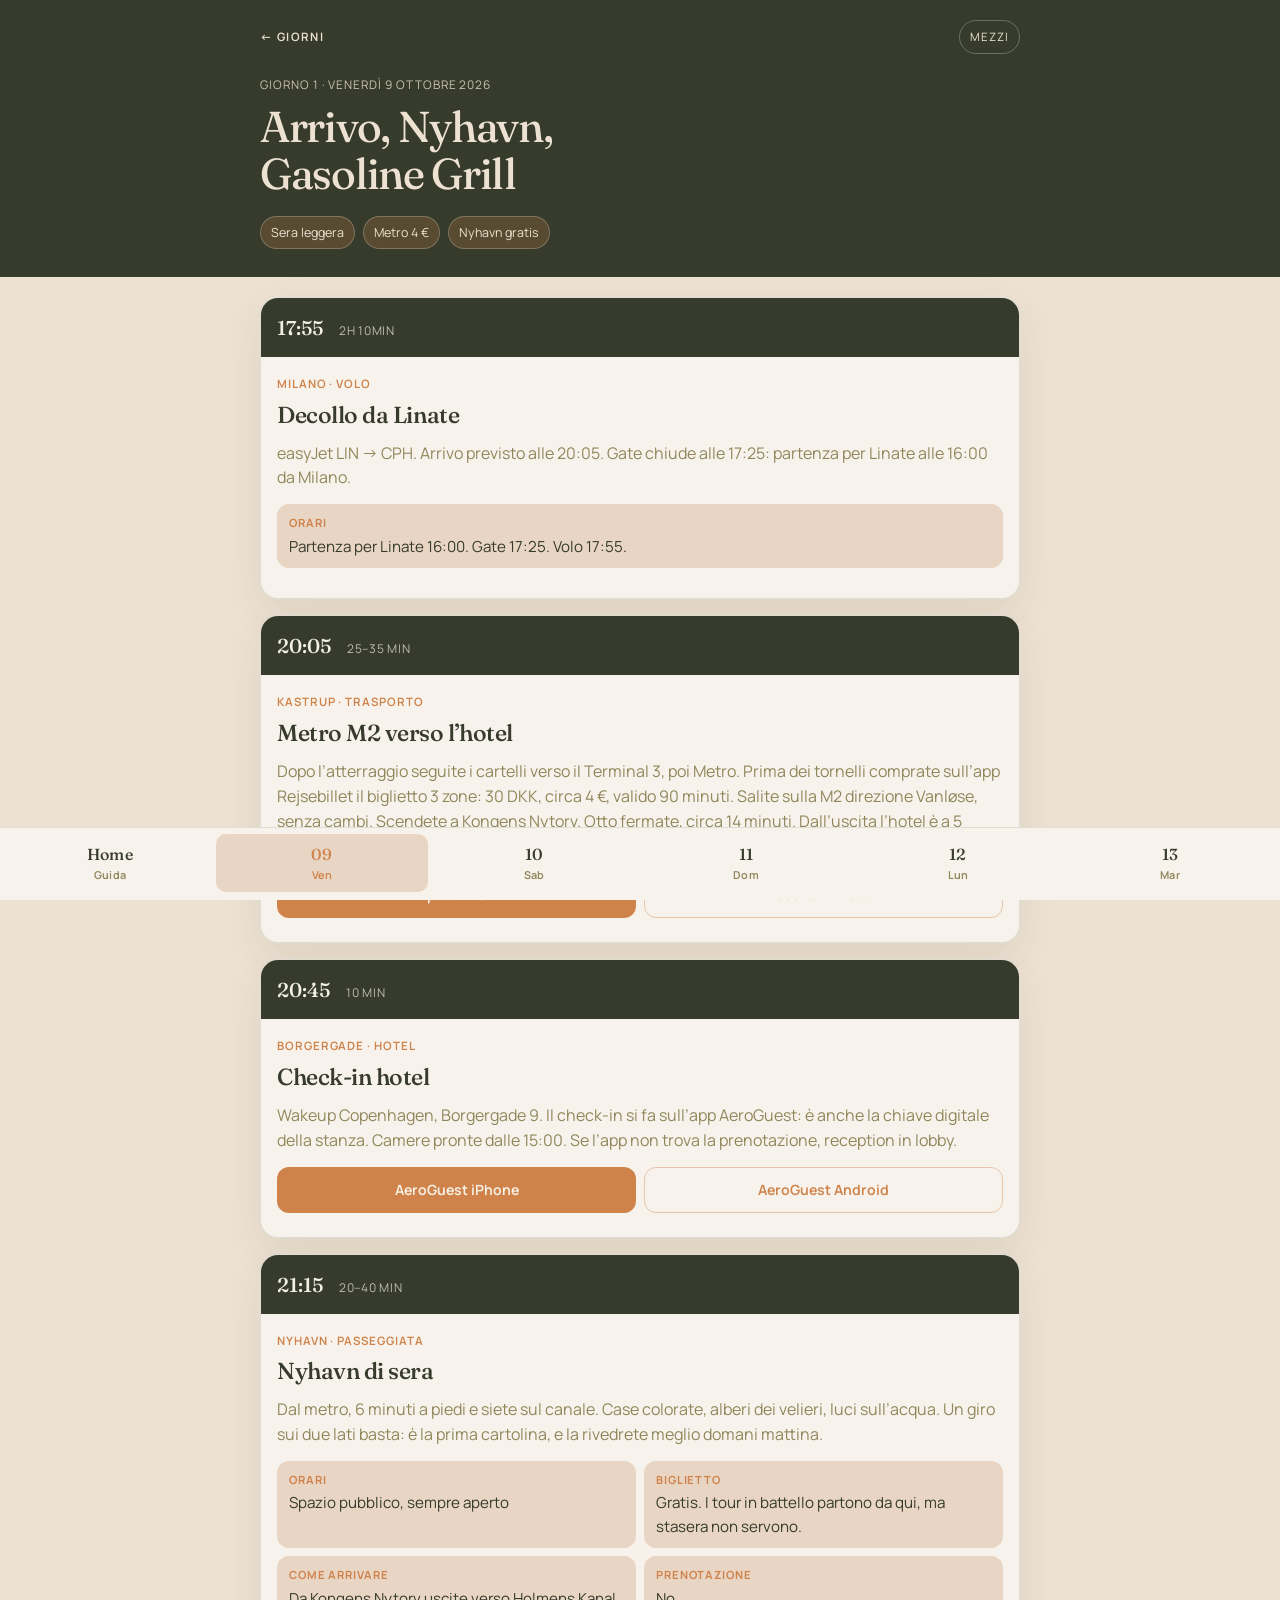
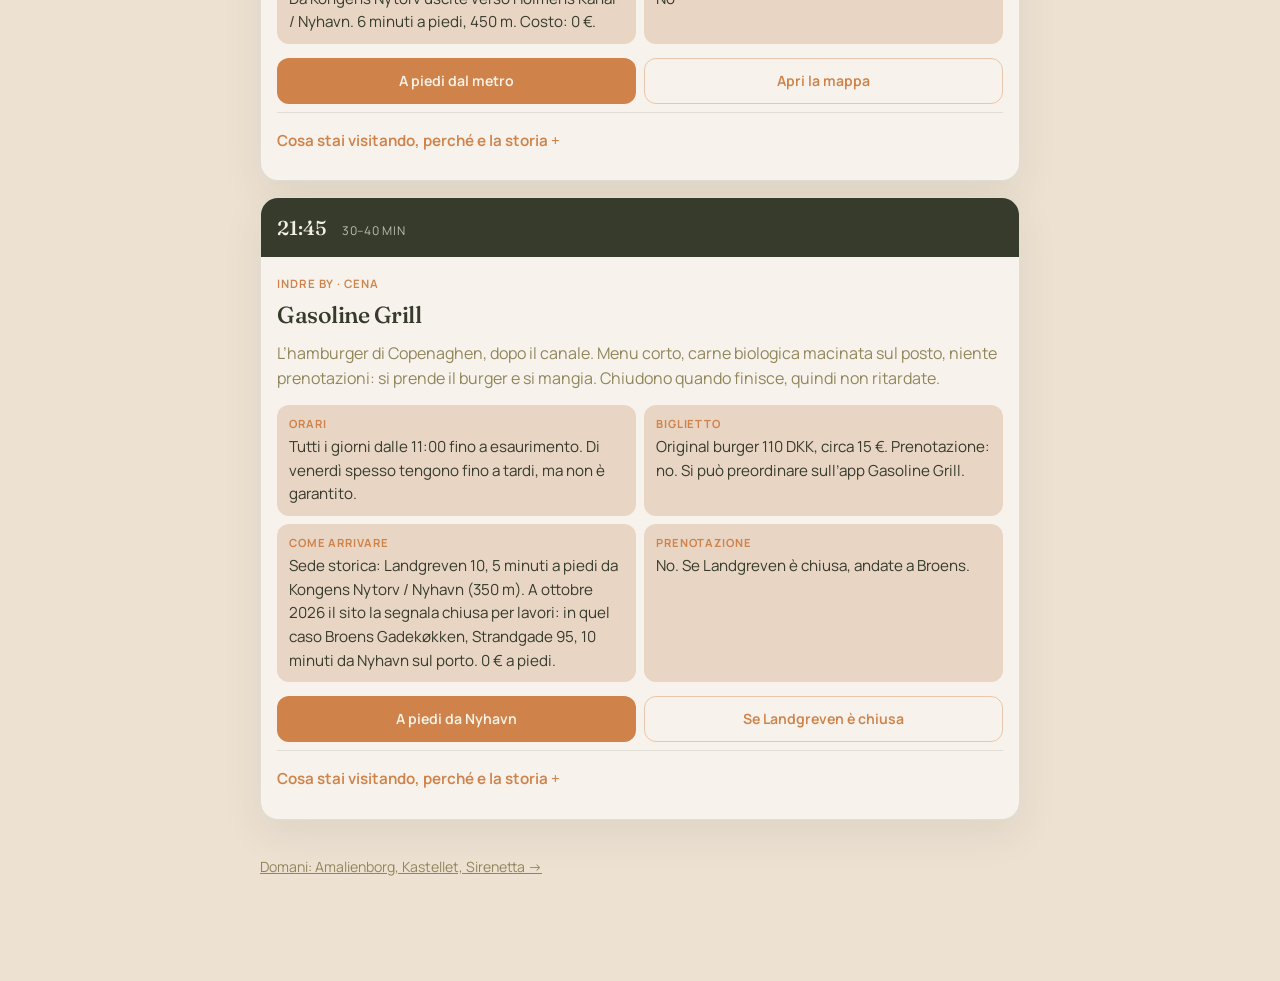
==== giorno-1.html @ 42f051bf "Aggiunge il check-in in hotel con i link all’app AeroGuest. Co-authored-by: Cursor <cursoragent@curs" ====
<!DOCTYPE html>
<html lang="it">
  <head>
    <meta charset="UTF-8" />
    <meta name="viewport" content="width=device-width, initial-scale=1, viewport-fit=cover" />
    <meta name="theme-color" content="#363b2b" />
    <style>
      .hero,.page-hero,.stop-time{background:#363b2b!important}
      .day-card .side,.btn:not(.ghost){background:#cf834b!important}
    </style>
    <title>9 ottobre · Arrivo, Nyhavn, Gasoline Grill</title>
    <link rel="preconnect" href="https://fonts.googleapis.com" />
    <link rel="preconnect" href="https://fonts.gstatic.com" crossorigin />
    <link href="https://fonts.googleapis.com/css2?family=Fraunces:opsz,wght@9..144,460;9..144,520&family=Manrope:wght@400;650&display=swap" rel="stylesheet" />
    <link rel="stylesheet" href="css/styles.css?v=fix1" />
    <link rel="icon" href="data:image/svg+xml,<svg xmlns='http://www.w3.org/2000/svg' viewBox='0 0 100 100'><text y='.9em' font-size='90'>🇩🇰</text></svg>" />
  </head>
  <body>
    <header class="page-hero">
      <div class="wrap topbar">
        <a class="brand" href="index.html">← Giorni</a>
        <a class="top-link" href="spostamenti.html">Mezzi</a>
      </div>
      <div class="wrap">
        <p class="kicker">Giorno 1 · venerdì 9 ottobre 2026</p>
        <h1>Arrivo, Nyhavn,<br />Gasoline Grill</h1>
        <div class="chips">
          <span class="chip">Sera leggera</span>
          <span class="chip">Metro 4 €</span>
          <span class="chip">Nyhavn gratis</span>
        </div>
      </div>
    </header>

    <main class="section">
      <div class="wrap">
        <div class="timeline">
          <article class="stop">
            <div class="stop-time"><b>17:55</b><span>2h 10min</span></div>
            <div class="stop-body">
              <p class="tiny">Milano · volo</p>
              <h2>Decollo da Linate</h2>
              <p class="intro">easyJet LIN → CPH. Arrivo previsto alle 20:05. Gate chiude alle 17:25: partenza per Linate alle 16:00 da Milano.</p>
              <div class="facts">
                <div class="fact"><strong>Orari</strong>Partenza per Linate 16:00. Gate 17:25. Volo 17:55.</div>
              </div>
            </div>
          </article>

          <article class="stop">
            <div class="stop-time"><b>20:05</b><span>25–35 min</span></div>
            <div class="stop-body">
              <p class="tiny">Kastrup · trasporto</p>
              <h2>Metro M2 verso l’hotel</h2>
              <p class="intro">Dopo l’atterraggio seguite i cartelli verso il Terminal 3, poi Metro. Prima dei tornelli comprate sull’app Rejsebillet il biglietto 3 zone: 30 DKK, circa 4 €, valido 90 minuti. Salite sulla M2 direzione Vanløse, senza cambi. Scendete a Kongens Nytorv. Otto fermate, circa 14 minuti. Dall’uscita l’hotel è a 5 minuti a piedi.</p>
              <div class="actions">
                <a class="btn" target="_blank" rel="noreferrer" href="https://www.google.com/maps/dir/?api=1&origin=Copenhagen%20Airport%20Metro%20Lufthavnen&destination=Kongens%20Nytorv%20Station&travelmode=transit">Airport → CPH</a>
                <a class="btn ghost" target="_blank" rel="noreferrer" href="https://www.google.com/maps/dir/?api=1&origin=Kongens%20Nytorv%20Station&destination=Wakeup%20Copenhagen%20Borgergade&travelmode=walking">Uscita → hotel</a>
              </div>
            </div>
          </article>

          <article class="stop">
            <div class="stop-time"><b>20:45</b><span>10 min</span></div>
            <div class="stop-body">
              <p class="tiny">Borgergade · hotel</p>
              <h2>Check-in hotel</h2>
              <p class="intro">Wakeup Copenhagen, Borgergade 9. Il check-in si fa sull’app AeroGuest: è anche la chiave digitale della stanza. Camere pronte dalle 15:00. Se l’app non trova la prenotazione, reception in lobby.</p>
              <div class="actions">
                <a class="btn" target="_blank" rel="noreferrer" href="https://apps.apple.com/it/app/aeroguest/id1164025815">AeroGuest iPhone</a>
                <a class="btn ghost" target="_blank" rel="noreferrer" href="https://play.google.com/store/apps/details?id=ag.app.android">AeroGuest Android</a>
              </div>
            </div>
          </article>

          <article class="stop">
            <div class="stop-time"><b>21:15</b><span>20–40 min</span></div>
            <div class="stop-body">
              <p class="tiny">Nyhavn · passeggiata</p>
              <h2>Nyhavn di sera</h2>
              <p class="intro">Dal metro, 6 minuti a piedi e siete sul canale. Case colorate, alberi dei velieri, luci sull’acqua. Un giro sui due lati basta: è la prima cartolina, e la rivedrete meglio domani mattina.</p>
              <div class="facts">
                <div class="fact"><strong>Orari</strong>Spazio pubblico, sempre aperto</div>
                <div class="fact"><strong>Biglietto</strong>Gratis. I tour in battello partono da qui, ma stasera non servono.</div>
                <div class="fact"><strong>Come arrivare</strong>Da Kongens Nytorv uscite verso Holmens Kanal / Nyhavn. 6 minuti a piedi, 450 m. Costo: 0 €.</div>
                <div class="fact"><strong>Prenotazione</strong>No</div>
              </div>
              <div class="actions">
                <a class="btn" target="_blank" rel="noreferrer" href="https://www.google.com/maps/dir/?api=1&origin=Kongens%20Nytorv%20Station&destination=Nyhavn%20Copenhagen&travelmode=walking">A piedi dal metro</a>
                <a class="btn ghost" target="_blank" rel="noreferrer" href="https://www.google.com/maps/search/?api=1&query=Nyhavn%20Copenhagen">Apri la mappa</a>
              </div>
              <details class="story">
                <summary>Cosa stai visitando, perché e la storia</summary>
                <h3>Cosa stai visitando</h3>
                <p>Nyhavn significa «porto nuovo». È un canale artificiale di 400 metri che dal 1670 collega Kongens Nytorv, la grande piazza del centro, al porto interno. Oggi lo riconosci dalle case a timpano dipinte di rosso, giallo, blu e ocra, dalle barche di legno ormeggiate e dai lampioni. Il lato nord (numeri dispari, quello delle foto) è il più scenografico; il lato sud è più quieto e ha le case dove visse Andersen.</p>
                <p>Non è un monumento chiuso: è una strada-canale. Si cammina sulla banchina, si guarda l’acqua, si legge qualche numero civico. Il più antico è il 9, del 1681.</p>
                <h3>Perché è importante</h3>
                <p>È l’immagine con cui Copenaghen si racconta al mondo, ma è anche il pezzo di città che spiega il suo rapporto col mare. Prima di diventare cartolina era un porto di lavoro: merci, marinai, taverne, risse. La trasformazione in zona pedonale, negli anni Ottanta del Novecento, è il simbolo di come la capitale danese abbia riconvertito il waterfront senza cancellarne la forma.</p>
                <p>Per Hans Christian Andersen fu casa. Abitò al numero 20 da giovane scrittore, poi al 67 e al 18. Da queste finestre guardava le navi e scriveva. La Sirenetta che vedrete domani nasce da quella immaginazione, non da Disney.</p>
                <h3>La storia</h3>
                <p>Nel 1670 il re Cristiano V fa scavare un canale per portare le merci dal mare fino a Kongens Nytorv, allora il nuovo cuore aristocratico della città. I lavori finiscono nel 1673. Le case lungo le sponde sono di armatori, commercianti e locandieri. Per due secoli Nyhavn è un porto vero: sale, pesce, legno, birra, e una reputazione da quartiere di marinai.</p>
                <p>Nel Novecento il traffico commerciale si sposta e il canale decade. Negli anni Settanta e Ottanta la città lo recupera: si pedonalizza la banchina nord, si restaurano le facciate, restano ormeggiate navi storiche. Oggi è turistico, sì, ma la struttura è quella del Seicento: un porto stretto, case alte e strette, il ponte verso il Teatro Reale in fondo.</p>
                <p>Stasera vi basta questo. Domani, se arrivate presto, la luce è migliore e c’è meno gente: potete rileggere i numeri 9, 18, 20 e 67 con calma.</p>
              </details>
            </div>
          </article>

          <article class="stop">
            <div class="stop-time"><b>21:45</b><span>30–40 min</span></div>
            <div class="stop-body">
              <p class="tiny">Indre By · cena</p>
              <h2>Gasoline Grill</h2>
              <p class="intro">L’hamburger di Copenaghen, dopo il canale. Menu corto, carne biologica macinata sul posto, niente prenotazioni: si prende il burger e si mangia. Chiudono quando finisce, quindi non ritardate.</p>
              <div class="facts">
                <div class="fact"><strong>Orari</strong>Tutti i giorni dalle 11:00 fino a esaurimento. Di venerdì spesso tengono fino a tardi, ma non è garantito.</div>
                <div class="fact"><strong>Biglietto</strong>Original burger 110 DKK, circa 15 €. Prenotazione: no. Si può preordinare sull’app Gasoline Grill.</div>
                <div class="fact"><strong>Come arrivare</strong>Sede storica: Landgreven 10, 5 minuti a piedi da Kongens Nytorv / Nyhavn (350 m). A ottobre 2026 il sito la segnala chiusa per lavori: in quel caso Broens Gadekøkken, Strandgade 95, 10 minuti da Nyhavn sul porto. 0 € a piedi.</div>
                <div class="fact"><strong>Prenotazione</strong>No. Se Landgreven è chiusa, andate a Broens.</div>
              </div>
              <div class="actions">
                <a class="btn" target="_blank" rel="noreferrer" href="https://www.google.com/maps/dir/?api=1&origin=Nyhavn%20Copenhagen&destination=Gasoline%20Grill%20Landgreven%2010&travelmode=walking">A piedi da Nyhavn</a>
                <a class="btn ghost" target="_blank" rel="noreferrer" href="https://www.google.com/maps/search/?api=1&query=Gasoline%20Grill%20Broens%20Strandgade%2095">Se Landgreven è chiusa</a>
              </div>
              <details class="story">
                <summary>Cosa stai visitando, perché e la storia</summary>
                <h3>Cosa stai visitando</h3>
                <p>Gasoline Grill è un hamburger in un ex distributore di benzina. Pochi panini, carne biologica macinata ogni giorno, salsa loro, cetrioli. Non c’è sala da ristorante: si ordina, si aspetta, si mangia. La sede originale è Landgreven 10, a due isolati da Kongens Nytorv.</p>
                <h3>Perché è importante</h3>
                <p>Bloomberg l’ha messo tra i burger migliori al mondo. Non è fine dining: è Copenaghen che prende una cosa semplice e la fa bene. Per la prima sera è giusto: veloce, vicino al canale, senza tavolo da prenotare.</p>
                <h3>La storia</h3>
                <p>Klaus Wittrup apre Landgreven il 26 aprile 2016 nel vecchio chiosco di un distributore ancora funzionante: mentre aspetti il burger, fuori si può fare il pieno. Neon verde, piastrelle, identità grafica di e-Types. Da lì è diventato una catena cittadina. Nel 2025–2026 il Comune ristruttura il parcheggio sotterraneo di Landgreven e l’edificio originario può essere chiuso o demolito. Se quella sede non c’è, il burger è lo stesso a Broens, sul porto, a dieci minuti da Nyhavn.</p>
              </details>
            </div>
          </article>
        </div>
      </div>
    </main>

    <footer>
      <div class="wrap"><a href="giorno-2.html">Domani: Amalienborg, Kastellet, Sirenetta →</a></div>
    </footer>

    <nav class="bottom-nav" aria-label="Giorni">
      <a href="index.html"><b>Home</b>Guida</a>
      <a href="giorno-1.html" aria-current="page"><b>09</b>Ven</a>
      <a href="giorno-2.html"><b>10</b>Sab</a>
      <a href="giorno-3.html"><b>11</b>Dom</a>
      <a href="giorno-4.html"><b>12</b>Lun</a>
      <a href="giorno-5.html"><b>13</b>Mar</a>
    </nav>
    <script src="js/main.js?v=fix1"></script>
  </body>
</html>
---- css/styles.css ----
:root {
  --ink: #363b2b;
  --ink-soft: #91865b;
  --paper: #ede1d2;
  --paper-2: #d4d3c8;
  --card: #f7f3ec;
  --sea: #cf834b;
  --sea-deep: #363b2b;
  --brick: #cf834b;
  --gold: #d2aa68;
  --fog: #9aa4a9;
  --peach: #d4aa8e;
  --line: rgba(54, 59, 43, 0.12);
  --shadow: 0 14px 40px rgba(54, 59, 43, 0.08);
  --serif: "Fraunces", "Times New Roman", serif;
  --sans: "Manrope", "Helvetica Neue", system-ui, sans-serif;
  --nav-h: calc(88px + env(safe-area-inset-bottom));
}

* { box-sizing: border-box; }

html, body {
  margin: 0;
  padding: 0;
}

html {
  scroll-behavior: smooth;
  scroll-padding-bottom: calc(88px + env(safe-area-inset-bottom));
}

body {
  font-family: var(--sans);
  color: var(--ink);
  background: var(--paper);
  line-height: 1.55;
  min-height: 100vh;
  padding-bottom: var(--nav-h);
}

a { color: inherit; }

img { max-width: 100%; display: block; }

.wrap {
  width: min(760px, calc(100% - 32px));
  margin: 0 auto;
}

.hero,
.page-hero {
  background: var(--sea-deep);
  color: #ede1d2;
  padding: 20px 0 28px;
}

.hero h1 {
  margin-bottom: 0;
}

.topbar {
  display: flex;
  justify-content: space-between;
  align-items: center;
  gap: 12px;
  font-size: 0.72rem;
  letter-spacing: 0.12em;
  text-transform: uppercase;
}

.brand {
  text-decoration: none;
  font-weight: 650;
}

.top-link {
  text-decoration: none;
  border: 1px solid rgba(247, 241, 230, 0.28);
  padding: 7px 10px;
  border-radius: 999px;
  letter-spacing: 0.08em;
}

.kicker {
  letter-spacing: 0.08em;
  text-transform: uppercase;
  font-size: 0.74rem;
  opacity: 0.82;
  margin: 22px 0 0;
}

h1 {
  font-family: var(--serif);
  font-weight: 460;
  font-size: clamp(2.1rem, 9vw, 3.8rem);
  line-height: 0.95;
  letter-spacing: -0.04em;
  margin: 10px 0 12px;
}

.page-hero h1 {
  font-size: clamp(1.7rem, 7vw, 2.7rem);
  line-height: 1.08;
  letter-spacing: -0.03em;
}

.lead {
  margin: 0;
  max-width: 38ch;
  color: rgba(237, 225, 210, 0.88);
  font-size: 1.05rem;
}

.chips {
  display: flex;
  flex-wrap: wrap;
  gap: 8px;
  margin-top: 18px;
}

.chip {
  border: 1px solid rgba(237, 225, 210, 0.28);
  background: rgba(207, 131, 75, 0.22);
  padding: 6px 10px;
  border-radius: 999px;
  font-size: 0.78rem;
}

.section {
  padding: 20px 0 8px;
}

.section h2,
.page-title {
  font-family: var(--serif);
  font-weight: 500;
  letter-spacing: -0.03em;
  font-size: clamp(1.6rem, 5vw, 2.2rem);
  margin: 0 0 8px;
}

.section-intro {
  color: var(--ink-soft);
  margin: 0 0 22px;
}

.card,
.day-card,
.flight,
.info,
.stop,
.note,
.story-box {
  background: var(--card);
  border: 1px solid var(--line);
  box-shadow: var(--shadow);
  border-radius: 18px;
}

.days {
  display: grid;
  gap: 14px;
}

.day-card {
  display: grid;
  grid-template-columns: 1fr 86px;
  text-decoration: none;
  overflow: hidden;
  min-height: 108px;
  padding: 0;
}

.day-card-body {
  padding: 18px 18px 16px;
  display: flex;
  flex-direction: column;
  justify-content: space-between;
}

.tiny {
  font-size: 0.72rem;
  letter-spacing: 0.08em;
  text-transform: uppercase;
  color: var(--brick);
  font-weight: 650;
  margin: 0;
}

.day-card .weather {
  margin: 14px 0 0;
  color: var(--fog);
  font-size: 0.95rem;
}

.day-card .side {
  background: var(--sea);
  color: #fffdf8;
  display: flex;
  flex-direction: column;
  justify-content: space-between;
  padding: 16px 12px;
  text-align: center;
}

.day-card .side b {
  font-family: var(--serif);
  font-size: 1.7rem;
  font-weight: 500;
  line-height: 1;
}

.day-card .side span {
  font-size: 0.68rem;
  letter-spacing: 0.08em;
  text-transform: uppercase;
  opacity: 0.85;
}

.flights,
.info-grid {
  display: grid;
  gap: 12px;
}

.flight,
.info {
  padding: 18px;
}

.flight .dir {
  color: var(--brick);
  font-size: 0.72rem;
  letter-spacing: 0.12em;
  text-transform: uppercase;
  font-weight: 650;
}

.flight-route {
  display: flex;
  justify-content: space-between;
  gap: 12px;
  font-family: var(--serif);
  font-size: 1.25rem;
  margin: 8px 0;
}

.times {
  display: flex;
  justify-content: space-between;
  font-variant-numeric: tabular-nums;
  color: var(--ink-soft);
}

.flight-note {
  margin: 12px 0 0;
  color: var(--ink);
  font-size: 0.95rem;
}

.info h3,
.stop h2 {
  font-family: var(--serif);
  font-weight: 520;
  margin: 0 0 8px;
  letter-spacing: -0.02em;
}

.info p,
.note p {
  margin: 0;
  color: var(--ink-soft);
}

.checklist {
  list-style: none;
  padding: 0;
  margin: 0;
  display: grid;
  gap: 10px;
}

.checklist li {
  background: var(--card);
  border: 1px solid var(--line);
  border-radius: 14px;
  padding: 14px 16px;
}

.checklist strong { display: block; margin-bottom: 4px; }
.checklist span { color: var(--ink-soft); font-size: 0.95rem; }

.note {
  padding: 16px 18px;
  margin-bottom: 16px;
}

.note strong { color: var(--sea); }

.timeline {
  display: grid;
  gap: 16px;
}

.stop {
  overflow: hidden;
}

.stop-time {
  background: var(--sea-deep);
  color: #f4efe6;
  padding: 14px 16px;
  display: flex;
  justify-content: space-between;
  align-items: baseline;
}

.stop-time b {
  font-family: var(--serif);
  font-size: 1.25rem;
  font-weight: 500;
}

.stop-time span {
  font-size: 0.75rem;
  letter-spacing: 0.06em;
  text-transform: uppercase;
  opacity: 0.72;
}

.stop-body { padding: 18px 16px 16px; }

.stop h2 {
  font-size: 1.45rem;
  margin-top: 4px;
}

.stop .intro {
  color: var(--ink-soft);
  margin: 0 0 14px;
}

.facts {
  display: grid;
  gap: 8px;
  margin-bottom: 14px;
}

.fact {
  background: #e8d5c4;
  border-radius: 12px;
  padding: 10px 12px;
  font-size: 0.95rem;
}

.fact strong {
  display: block;
  font-size: 0.7rem;
  letter-spacing: 0.08em;
  text-transform: uppercase;
  color: var(--sea);
  margin-bottom: 3px;
}

.actions {
  display: grid;
  grid-template-columns: 1fr 1fr;
  gap: 8px;
  margin-bottom: 8px;
}

.actions:has(> :only-child),
.facts:has(> :only-child) {
  grid-template-columns: 1fr;
}

.btn {
  display: flex;
  align-items: center;
  justify-content: center;
  text-align: center;
  text-decoration: none;
  min-height: 46px;
  padding: 10px 12px;
  border-radius: 12px;
  background: var(--sea);
  color: #f7f1e6;
  font-size: 0.88rem;
  font-weight: 650;
}

.btn.ghost {
  background: transparent;
  color: var(--sea);
  border: 1px solid rgba(207, 131, 75, 0.4);
}

.story {
  margin-top: 8px;
  border-top: 1px solid var(--line);
  padding-top: 4px;
}

.story summary {
  list-style: none;
  cursor: pointer;
  font-weight: 650;
  color: var(--brick);
  padding: 12px 0;
  font-size: 0.95rem;
  scroll-margin-bottom: calc(96px + env(safe-area-inset-bottom));
}

.story summary::-webkit-details-marker { display: none; }

.story summary::after {
  content: " +";
  font-weight: 500;
}

.story[open] summary::after { content: " −"; }

.story h3 {
  font-family: var(--serif);
  font-size: 1.15rem;
  margin: 16px 0 8px;
}

.story p {
  color: var(--ink-soft);
  margin: 0 0 12px;
}

.story ul {
  margin: 0 0 12px;
  padding-left: 18px;
  color: var(--ink-soft);
}

.bottom-nav {
  position: fixed;
  left: 0;
  right: 0;
  bottom: 0;
  z-index: 20;
  background: #f7f3ec;
  border-top: 1px solid var(--line);
  display: grid;
  grid-template-columns: repeat(6, 1fr);
  padding: 6px 4px calc(8px + env(safe-area-inset-bottom));
}

.bottom-nav a {
  text-decoration: none;
  text-align: center;
  font-size: 0.68rem;
  font-weight: 650;
  letter-spacing: 0.02em;
  color: var(--ink-soft);
  padding: 8px 2px;
  border-radius: 10px;
}

.bottom-nav a b {
  display: block;
  font-family: var(--serif);
  font-size: 1rem;
  font-weight: 500;
  color: var(--ink);
}

.bottom-nav a.is-on,
.bottom-nav a[aria-current="page"] {
  background: #e8d5c4;
  color: var(--sea);
}

.bottom-nav a.is-on b,
.bottom-nav a[aria-current="page"] b {
  color: var(--sea);
}

footer {
  padding: 28px 0 16px;
  color: var(--ink-soft);
  font-size: 0.88rem;
}

.official {
  display: inline-block;
  margin-top: 8px;
  color: var(--sea);
  font-weight: 650;
  font-size: 0.9rem;
}

@media (min-width: 720px) {
  .flights,
  .info-grid { grid-template-columns: 1fr 1fr; }
  .facts:not(:has(> :only-child)) { grid-template-columns: 1fr 1fr; }
  .stop-time { justify-content: flex-start; gap: 16px; }
}
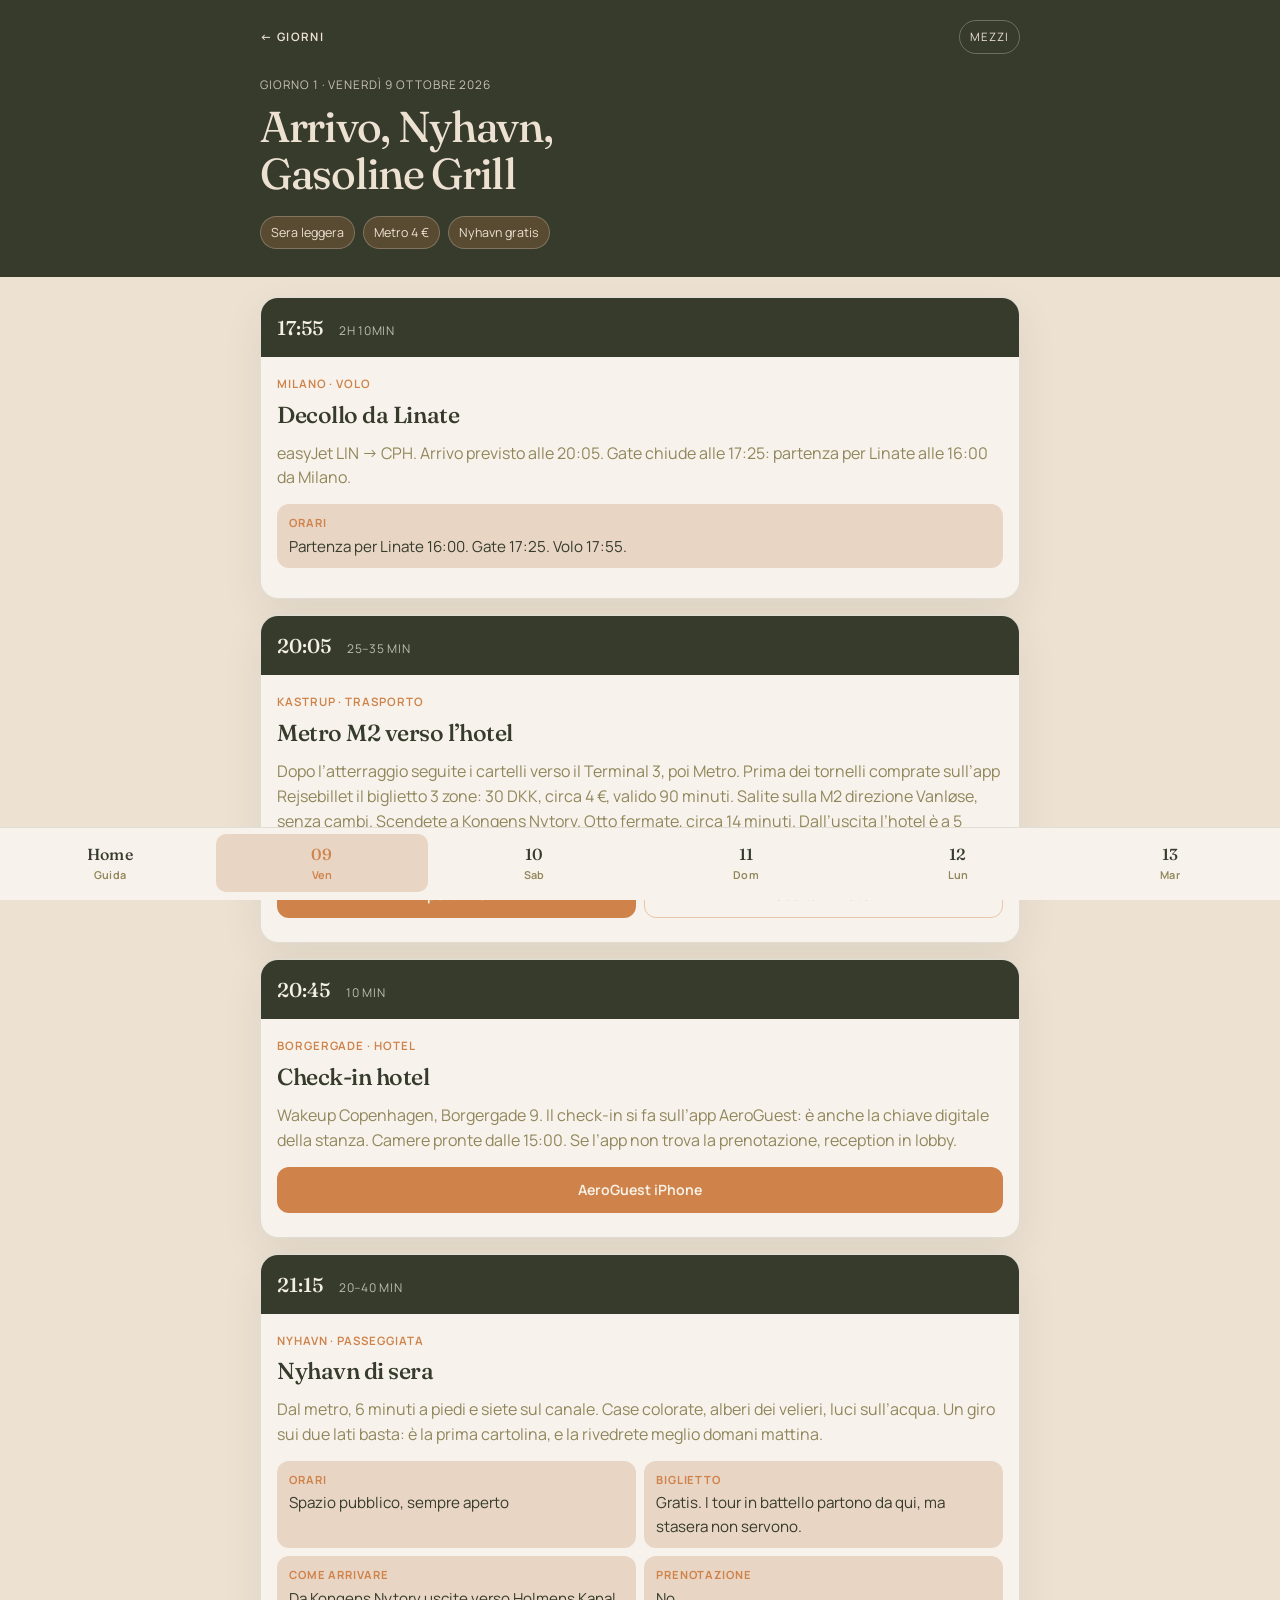
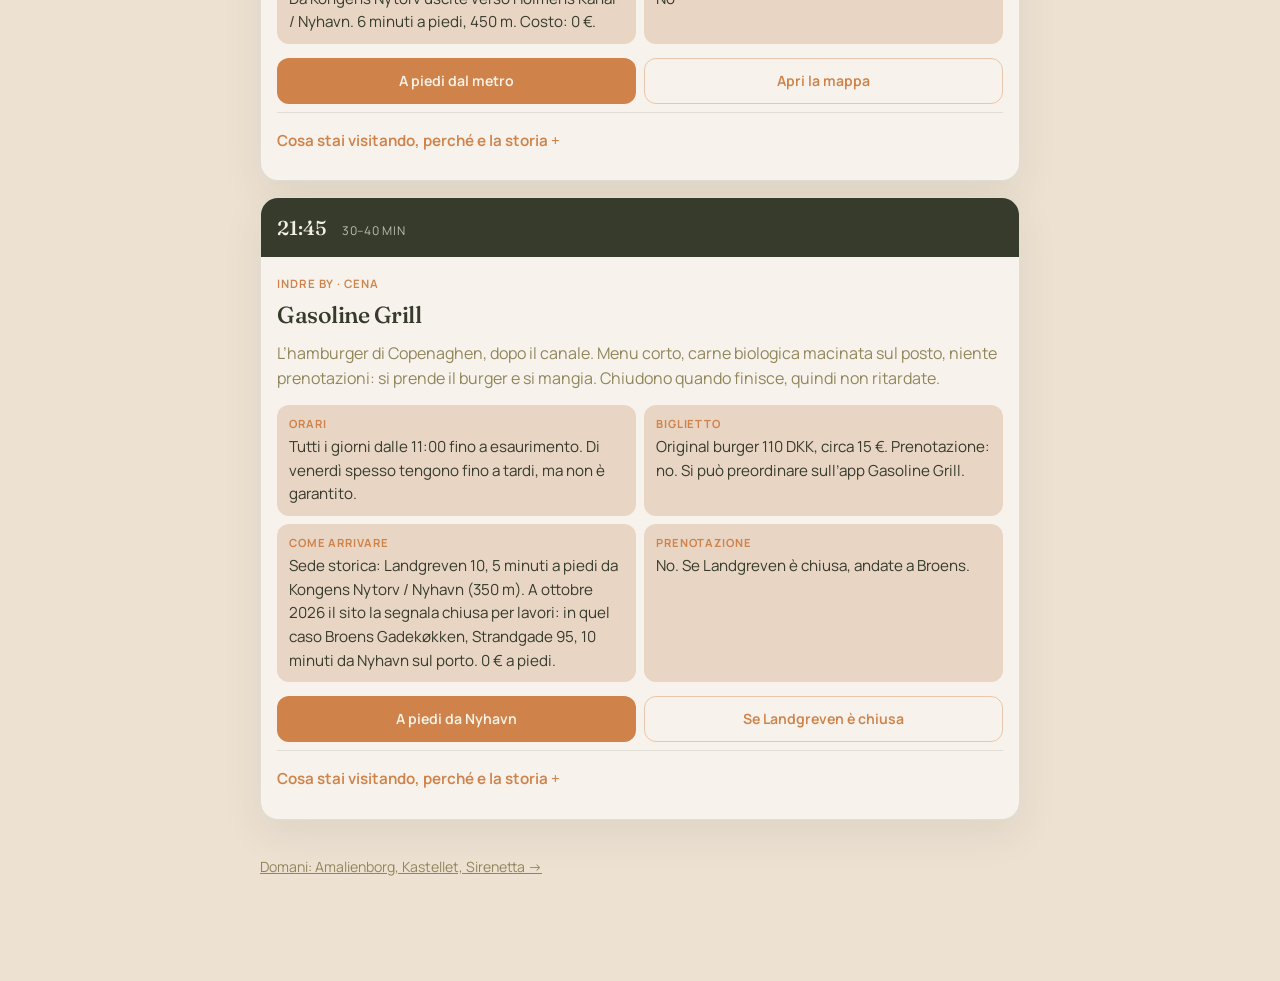
==== commit ffa9f515: "Lascia solo il link iPhone per AeroGuest. Co-authored-by: Cursor <cursoragent@cursor.com>" ====
--- a/giorno-1.html
+++ b/giorno-1.html
@@ -68,7 +68,6 @@
               <p class="intro">Wakeup Copenhagen, Borgergade 9. Il check-in si fa sull’app AeroGuest: è anche la chiave digitale della stanza. Camere pronte dalle 15:00. Se l’app non trova la prenotazione, reception in lobby.</p>
               <div class="actions">
                 <a class="btn" target="_blank" rel="noreferrer" href="https://apps.apple.com/it/app/aeroguest/id1164025815">AeroGuest iPhone</a>
-                <a class="btn ghost" target="_blank" rel="noreferrer" href="https://play.google.com/store/apps/details?id=ag.app.android">AeroGuest Android</a>
               </div>
             </div>
           </article>
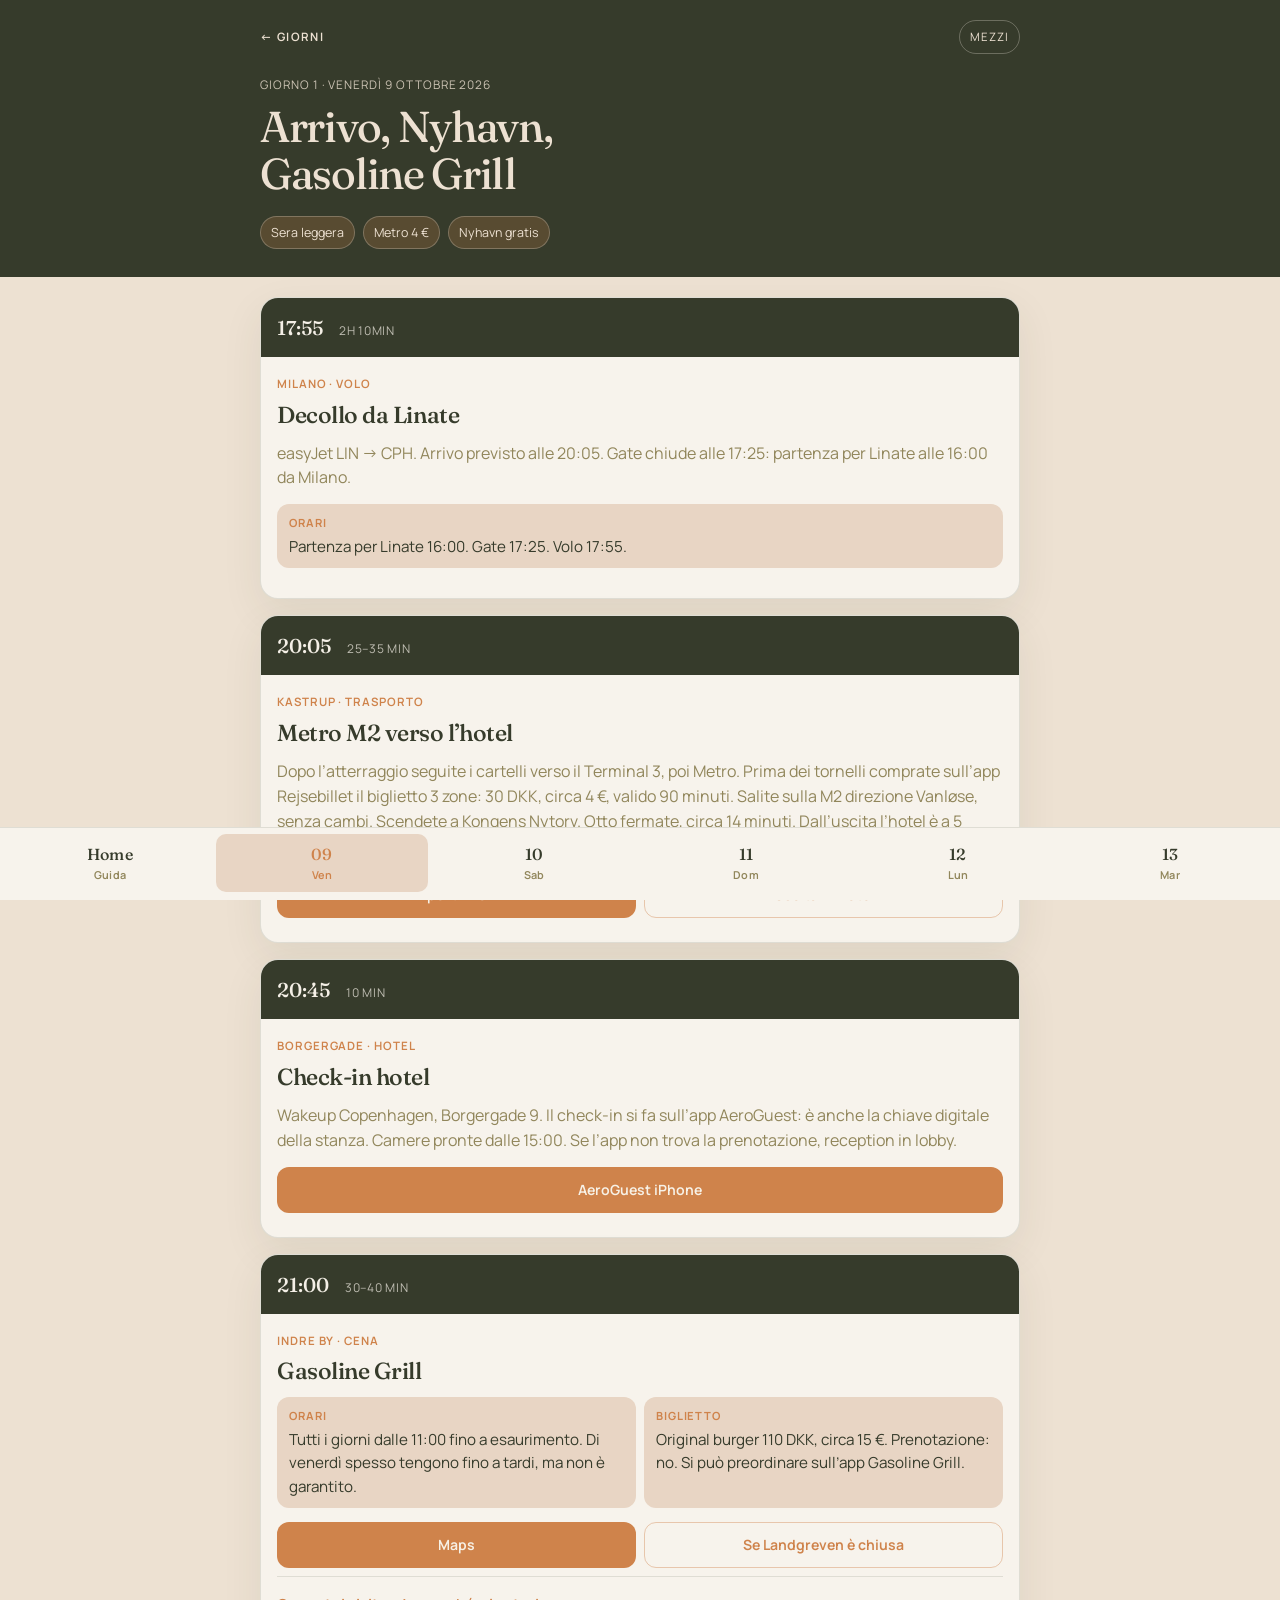
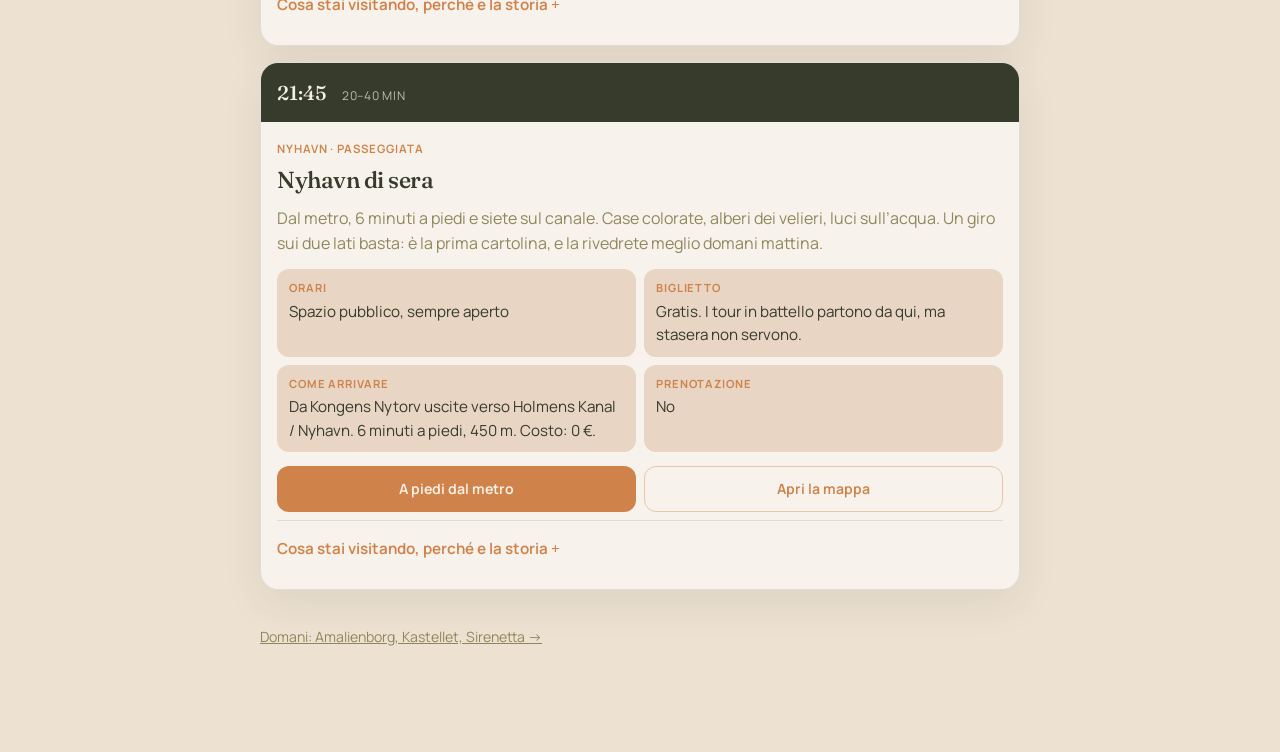
==== commit 531ff7ae: "Mette Gasoline Grill dopo il check-in, con Café Oscar come piano B. Co-authored-by: Cursor <cursorag" ====
--- a/giorno-1.html
+++ b/giorno-1.html
@@ -73,7 +73,32 @@
           </article>
 
           <article class="stop">
-            <div class="stop-time"><b>21:15</b><span>20–40 min</span></div>
+            <div class="stop-time"><b>21:00</b><span>30–40 min</span></div>
+            <div class="stop-body">
+              <p class="tiny">Indre By · cena</p>
+              <h2>Gasoline Grill</h2>
+              <div class="facts">
+                <div class="fact"><strong>Orari</strong>Tutti i giorni dalle 11:00 fino a esaurimento. Di venerdì spesso tengono fino a tardi, ma non è garantito.</div>
+                <div class="fact"><strong>Biglietto</strong>Original burger 110 DKK, circa 15 €. Prenotazione: no. Si può preordinare sull’app Gasoline Grill.</div>
+              </div>
+              <div class="actions">
+                <a class="btn" target="_blank" rel="noreferrer" href="https://www.google.com/maps/dir/?api=1&origin=Wakeup%20Copenhagen%20Borgergade&destination=Gasoline%20Grill%20Landgreven%2010&travelmode=walking">Maps</a>
+                <a class="btn ghost" target="_blank" rel="noreferrer" href="https://www.google.com/maps/dir/?api=1&origin=Wakeup%20Copenhagen%20Borgergade&destination=Cafe%20Oscar%20Bredgade%2058%20Copenhagen&travelmode=walking">Se Landgreven è chiusa</a>
+              </div>
+              <details class="story">
+                <summary>Cosa stai visitando, perché e la storia</summary>
+                <h3>Cosa stai visitando</h3>
+                <p>Gasoline Grill è un hamburger in un ex distributore di benzina. Pochi panini, carne biologica macinata ogni giorno, salsa loro, cetrioli. Non c’è sala da ristorante: si ordina, si aspetta, si mangia. La sede originale è Landgreven 10, a due isolati da Kongens Nytorv.</p>
+                <h3>Perché è importante</h3>
+                <p>Bloomberg l’ha messo tra i burger migliori al mondo. Non è fine dining: è Copenaghen che prende una cosa semplice e la fa bene. Per la prima sera è giusto: veloce, vicino all’hotel, senza tavolo da prenotare.</p>
+                <h3>La storia</h3>
+                <p>Klaus Wittrup apre Landgreven il 26 aprile 2016 nel vecchio chiosco di un distributore ancora funzionante: mentre aspetti il burger, fuori si può fare il pieno. Neon verde, piastrelle, identità grafica di e-Types. Da lì è diventato una catena cittadina. Nel 2025–2026 il Comune ristruttura il parcheggio sotterraneo di Landgreven e l’edificio originario può essere chiuso o demolito. Se quella sede non c’è, andate da Café Oscar, Bredgade 58: sei minuti dall’hotel, cucina danese, aperto fino alle 22:00 — è la cena della prima sera nell’altro itinerario.</p>
+              </details>
+            </div>
+          </article>
+
+          <article class="stop">
+            <div class="stop-time"><b>21:45</b><span>20–40 min</span></div>
             <div class="stop-body">
               <p class="tiny">Nyhavn · passeggiata</p>
               <h2>Nyhavn di sera</h2>
@@ -103,34 +128,6 @@
               </details>
             </div>
           </article>
-
-          <article class="stop">
-            <div class="stop-time"><b>21:45</b><span>30–40 min</span></div>
-            <div class="stop-body">
-              <p class="tiny">Indre By · cena</p>
-              <h2>Gasoline Grill</h2>
-              <p class="intro">L’hamburger di Copenaghen, dopo il canale. Menu corto, carne biologica macinata sul posto, niente prenotazioni: si prende il burger e si mangia. Chiudono quando finisce, quindi non ritardate.</p>
-              <div class="facts">
-                <div class="fact"><strong>Orari</strong>Tutti i giorni dalle 11:00 fino a esaurimento. Di venerdì spesso tengono fino a tardi, ma non è garantito.</div>
-                <div class="fact"><strong>Biglietto</strong>Original burger 110 DKK, circa 15 €. Prenotazione: no. Si può preordinare sull’app Gasoline Grill.</div>
-                <div class="fact"><strong>Come arrivare</strong>Sede storica: Landgreven 10, 5 minuti a piedi da Kongens Nytorv / Nyhavn (350 m). A ottobre 2026 il sito la segnala chiusa per lavori: in quel caso Broens Gadekøkken, Strandgade 95, 10 minuti da Nyhavn sul porto. 0 € a piedi.</div>
-                <div class="fact"><strong>Prenotazione</strong>No. Se Landgreven è chiusa, andate a Broens.</div>
-              </div>
-              <div class="actions">
-                <a class="btn" target="_blank" rel="noreferrer" href="https://www.google.com/maps/dir/?api=1&origin=Nyhavn%20Copenhagen&destination=Gasoline%20Grill%20Landgreven%2010&travelmode=walking">A piedi da Nyhavn</a>
-                <a class="btn ghost" target="_blank" rel="noreferrer" href="https://www.google.com/maps/search/?api=1&query=Gasoline%20Grill%20Broens%20Strandgade%2095">Se Landgreven è chiusa</a>
-              </div>
-              <details class="story">
-                <summary>Cosa stai visitando, perché e la storia</summary>
-                <h3>Cosa stai visitando</h3>
-                <p>Gasoline Grill è un hamburger in un ex distributore di benzina. Pochi panini, carne biologica macinata ogni giorno, salsa loro, cetrioli. Non c’è sala da ristorante: si ordina, si aspetta, si mangia. La sede originale è Landgreven 10, a due isolati da Kongens Nytorv.</p>
-                <h3>Perché è importante</h3>
-                <p>Bloomberg l’ha messo tra i burger migliori al mondo. Non è fine dining: è Copenaghen che prende una cosa semplice e la fa bene. Per la prima sera è giusto: veloce, vicino al canale, senza tavolo da prenotare.</p>
-                <h3>La storia</h3>
-                <p>Klaus Wittrup apre Landgreven il 26 aprile 2016 nel vecchio chiosco di un distributore ancora funzionante: mentre aspetti il burger, fuori si può fare il pieno. Neon verde, piastrelle, identità grafica di e-Types. Da lì è diventato una catena cittadina. Nel 2025–2026 il Comune ristruttura il parcheggio sotterraneo di Landgreven e l’edificio originario può essere chiuso o demolito. Se quella sede non c’è, il burger è lo stesso a Broens, sul porto, a dieci minuti da Nyhavn.</p>
-              </details>
-            </div>
-          </article>
         </div>
       </div>
     </main>
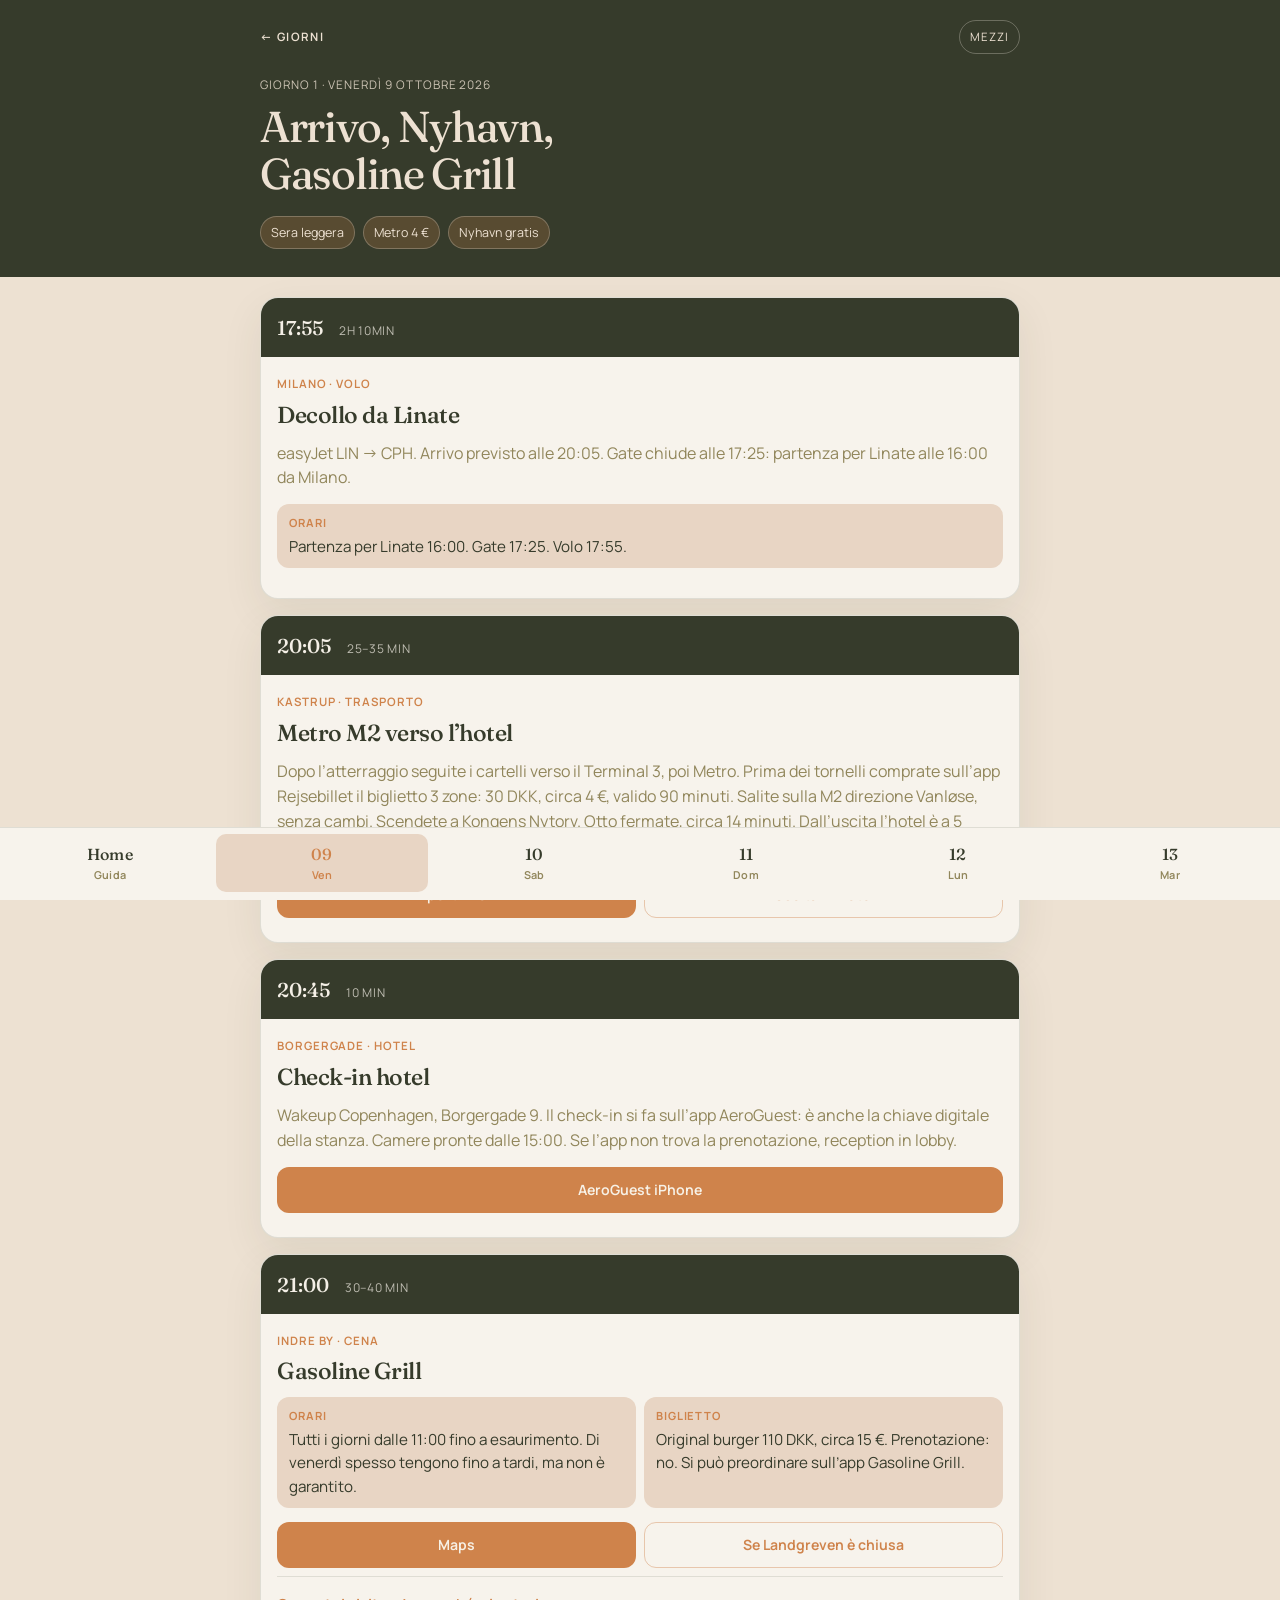
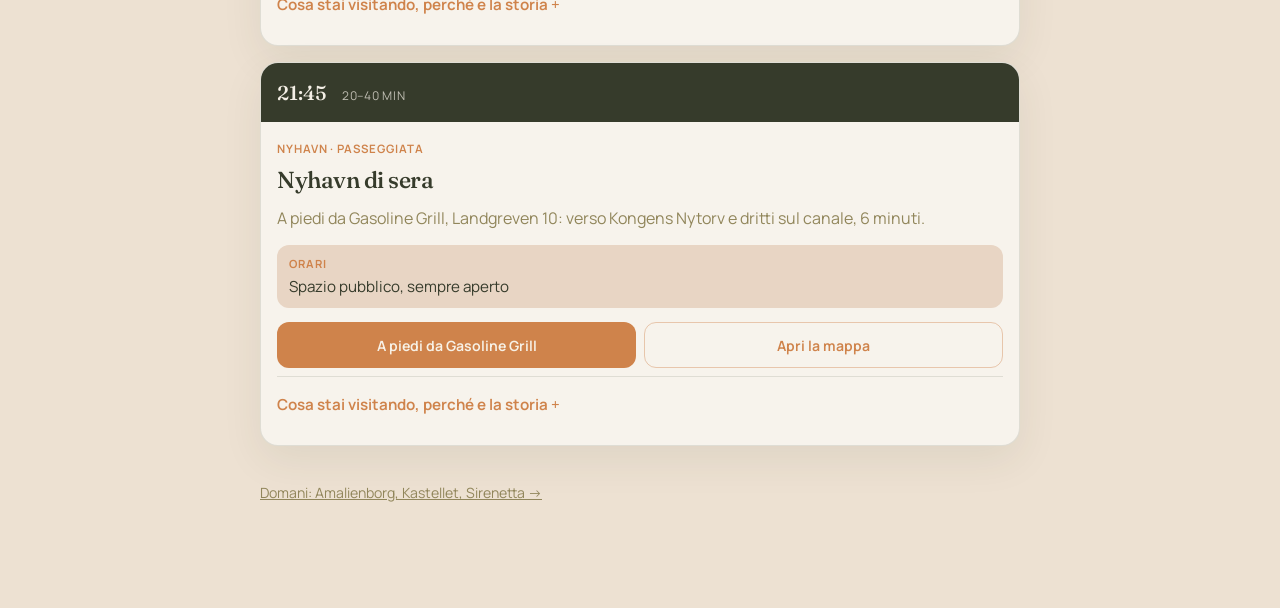
==== commit 1d78a6e5: "Porta Nyhavn a piedi da Gasoline Grill e lascia solo gli orari. Co-authored-by: Cursor <cursoragent@" ====
--- a/giorno-1.html
+++ b/giorno-1.html
@@ -92,7 +92,7 @@
                 <h3>Perché è importante</h3>
                 <p>Bloomberg l’ha messo tra i burger migliori al mondo. Non è fine dining: è Copenaghen che prende una cosa semplice e la fa bene. Per la prima sera è giusto: veloce, vicino all’hotel, senza tavolo da prenotare.</p>
                 <h3>La storia</h3>
-                <p>Klaus Wittrup apre Landgreven il 26 aprile 2016 nel vecchio chiosco di un distributore ancora funzionante: mentre aspetti il burger, fuori si può fare il pieno. Neon verde, piastrelle, identità grafica di e-Types. Da lì è diventato una catena cittadina. Nel 2025–2026 il Comune ristruttura il parcheggio sotterraneo di Landgreven e l’edificio originario può essere chiuso o demolito. Se quella sede non c’è, andate da Café Oscar, Bredgade 58: sei minuti dall’hotel, cucina danese, aperto fino alle 22:00 — è la cena della prima sera nell’altro itinerario.</p>
+                <p>Klaus Wittrup apre Landgreven il 26 aprile 2016 nel vecchio chiosco di un distributore ancora funzionante: mentre aspetti il burger, fuori si può fare il pieno. Neon verde, piastrelle, identità grafica di e-Types. Da lì è diventato una catena cittadina. Nel 2025–2026 il Comune ristruttura il parcheggio sotterraneo di Landgreven e l’edificio originario può essere chiuso o demolito. Se quella sede non c’è, andate da Café Oscar, Bredgade 58: sei minuti dall’hotel, cucina danese, aperto fino alle 22:00.</p>
               </details>
             </div>
           </article>
@@ -102,15 +102,12 @@
             <div class="stop-body">
               <p class="tiny">Nyhavn · passeggiata</p>
               <h2>Nyhavn di sera</h2>
-              <p class="intro">Dal metro, 6 minuti a piedi e siete sul canale. Case colorate, alberi dei velieri, luci sull’acqua. Un giro sui due lati basta: è la prima cartolina, e la rivedrete meglio domani mattina.</p>
+              <p class="intro">A piedi da Gasoline Grill, Landgreven 10: verso Kongens Nytorv e dritti sul canale, 6 minuti.</p>
               <div class="facts">
                 <div class="fact"><strong>Orari</strong>Spazio pubblico, sempre aperto</div>
-                <div class="fact"><strong>Biglietto</strong>Gratis. I tour in battello partono da qui, ma stasera non servono.</div>
-                <div class="fact"><strong>Come arrivare</strong>Da Kongens Nytorv uscite verso Holmens Kanal / Nyhavn. 6 minuti a piedi, 450 m. Costo: 0 €.</div>
-                <div class="fact"><strong>Prenotazione</strong>No</div>
               </div>
               <div class="actions">
-                <a class="btn" target="_blank" rel="noreferrer" href="https://www.google.com/maps/dir/?api=1&origin=Kongens%20Nytorv%20Station&destination=Nyhavn%20Copenhagen&travelmode=walking">A piedi dal metro</a>
+                <a class="btn" target="_blank" rel="noreferrer" href="https://www.google.com/maps/dir/?api=1&origin=Gasoline%20Grill%20Landgreven%2010&destination=Nyhavn%20Copenhagen&travelmode=walking">A piedi da Gasoline Grill</a>
                 <a class="btn ghost" target="_blank" rel="noreferrer" href="https://www.google.com/maps/search/?api=1&query=Nyhavn%20Copenhagen">Apri la mappa</a>
               </div>
               <details class="story">
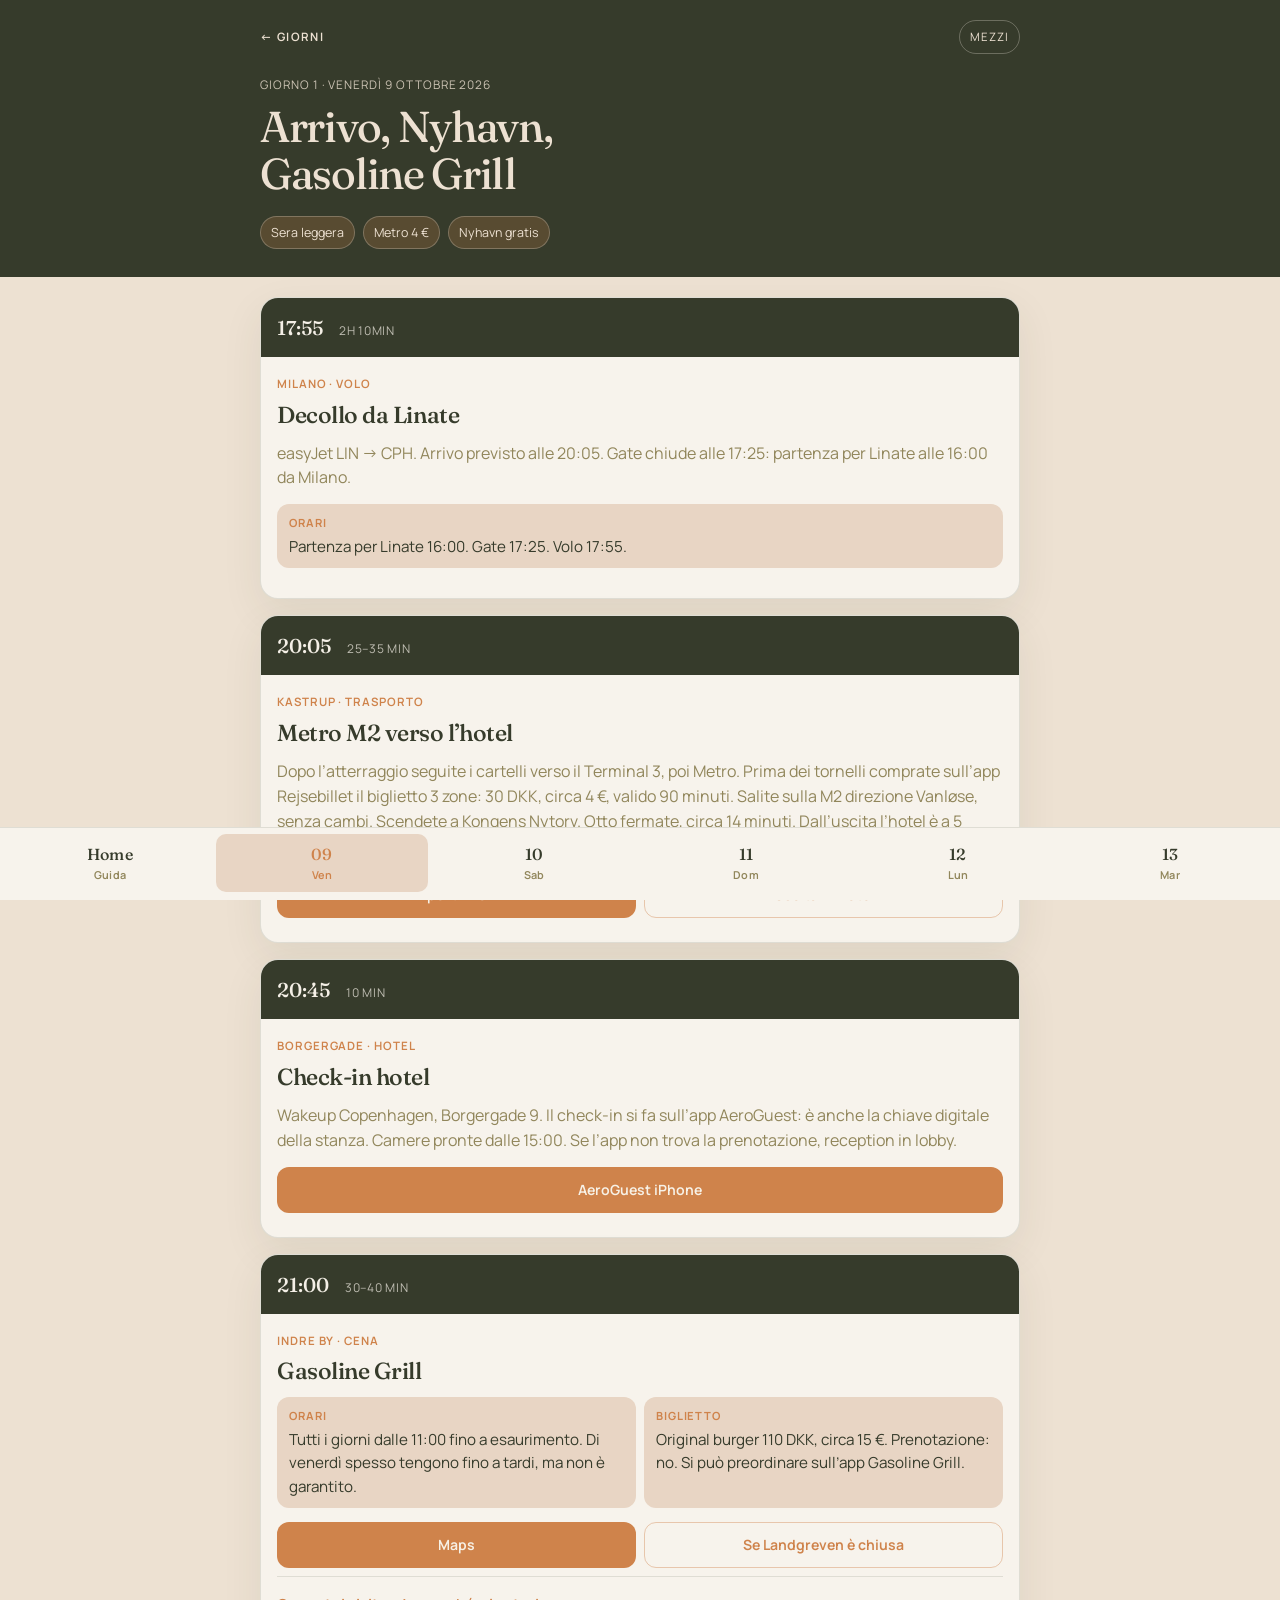
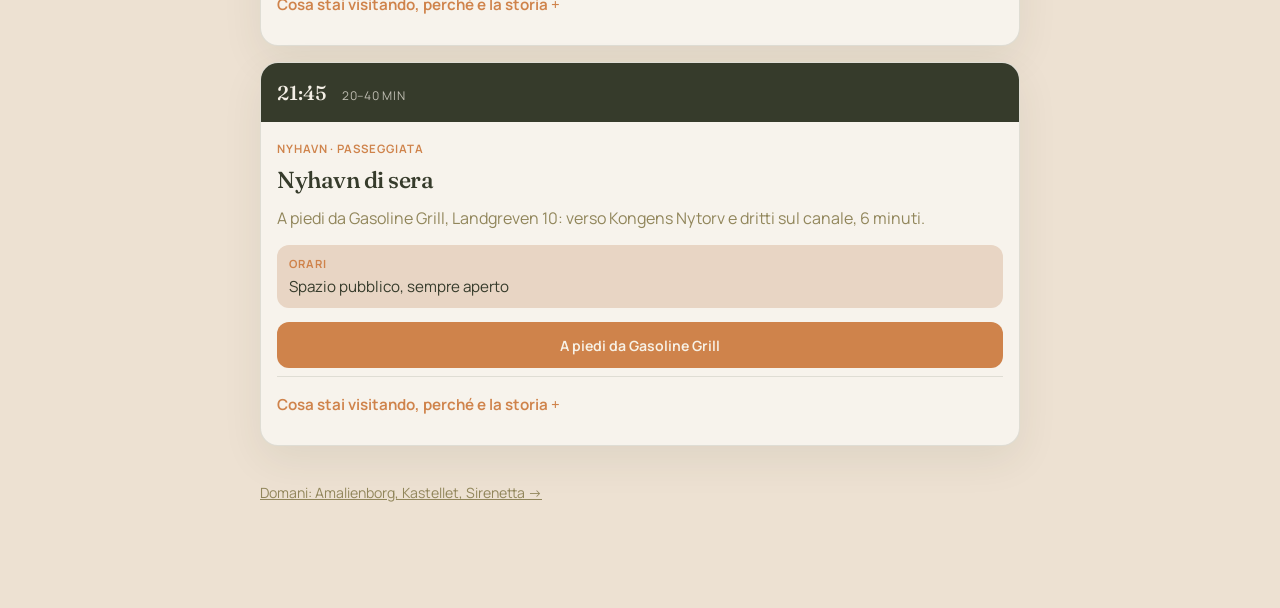
==== commit 1796cbdd: "Toglie il pulsante Apri la mappa da Nyhavn. Co-authored-by: Cursor <cursoragent@cursor.com>" ====
--- a/giorno-1.html
+++ b/giorno-1.html
@@ -108,7 +108,6 @@
               </div>
               <div class="actions">
                 <a class="btn" target="_blank" rel="noreferrer" href="https://www.google.com/maps/dir/?api=1&origin=Gasoline%20Grill%20Landgreven%2010&destination=Nyhavn%20Copenhagen&travelmode=walking">A piedi da Gasoline Grill</a>
-                <a class="btn ghost" target="_blank" rel="noreferrer" href="https://www.google.com/maps/search/?api=1&query=Nyhavn%20Copenhagen">Apri la mappa</a>
               </div>
               <details class="story">
                 <summary>Cosa stai visitando, perché e la storia</summary>
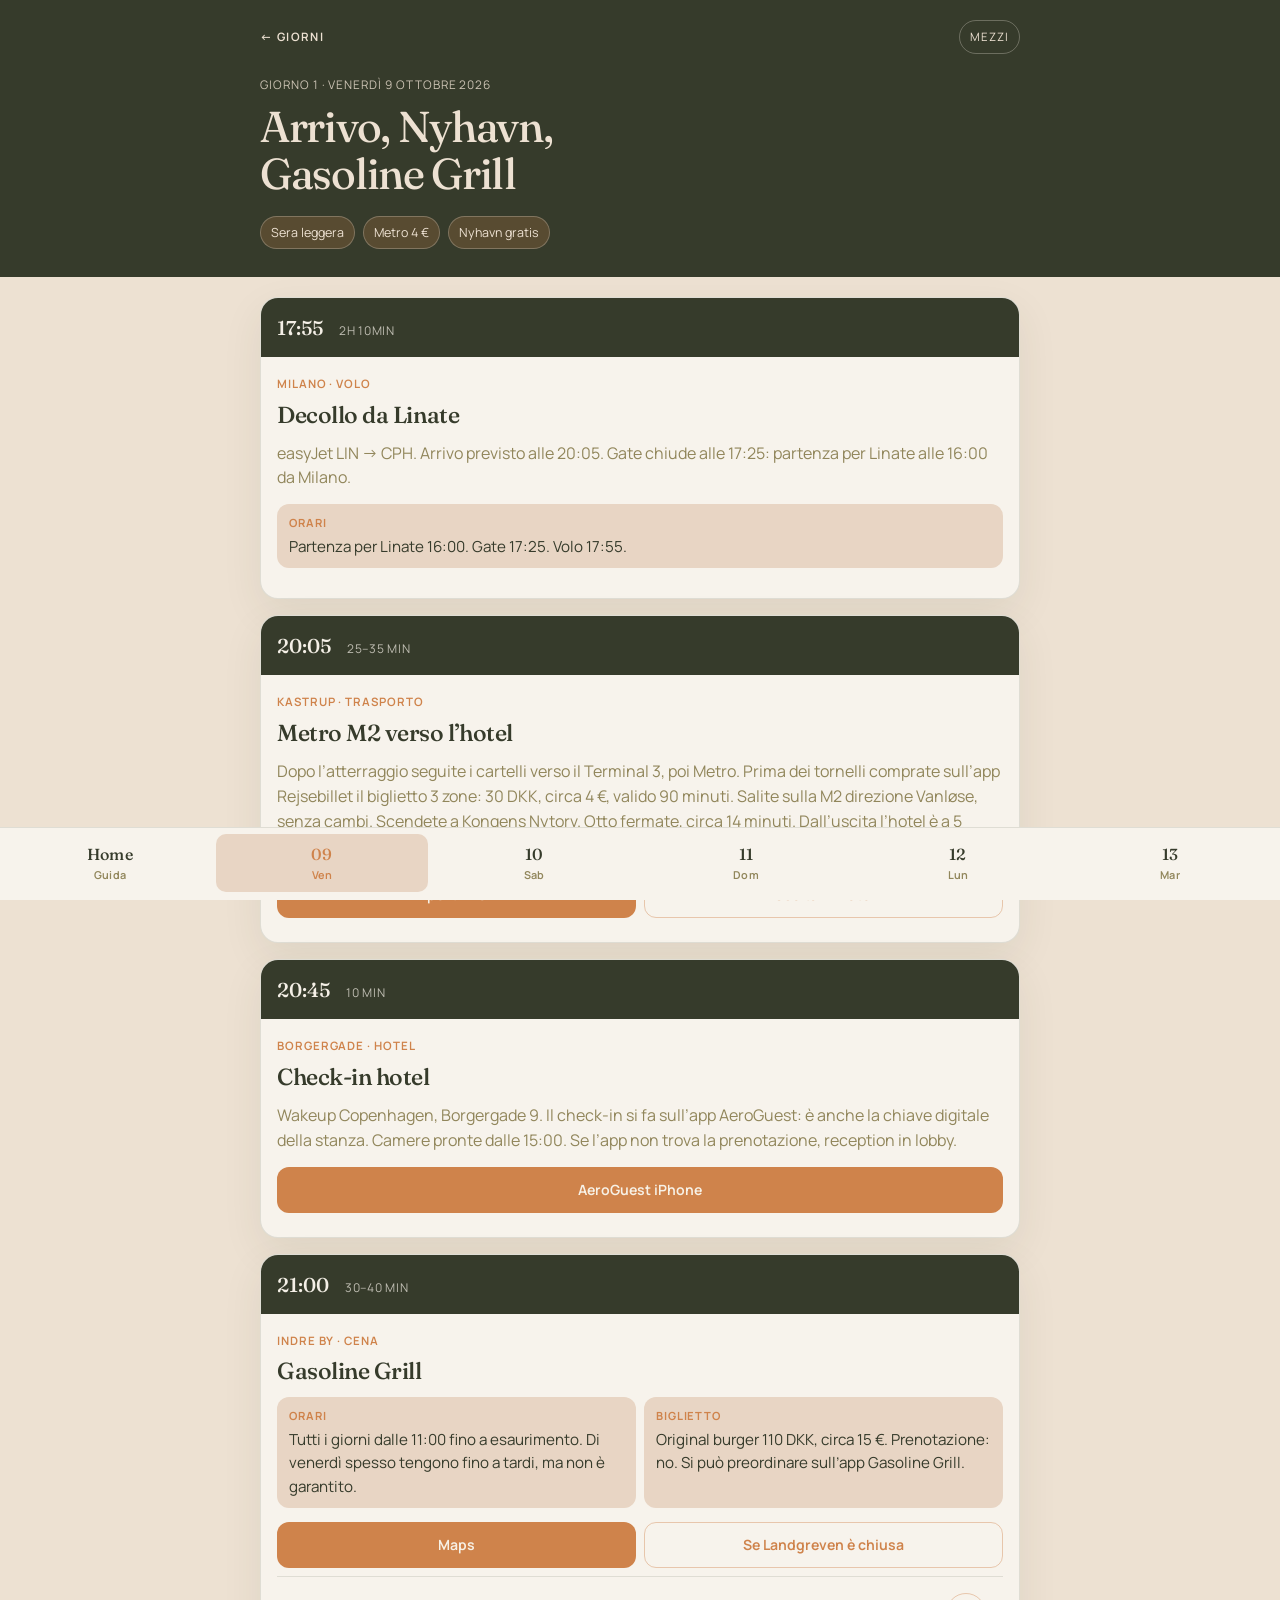
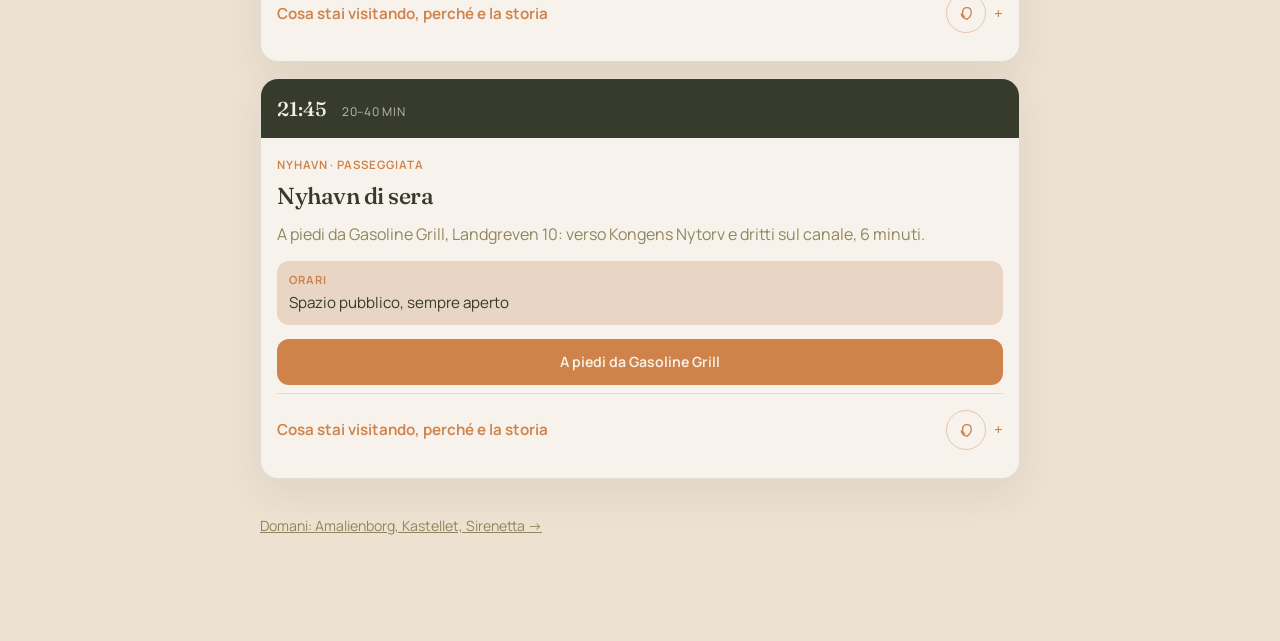
==== commit 4cdeb364: "Aggiunge l’ascolto vocale alle storie di ogni tappa. Co-authored-by: Cursor <cursoragent@cursor.com>" ====
--- a/giorno-1.html
+++ b/giorno-1.html
@@ -12,7 +12,7 @@
     <link rel="preconnect" href="https://fonts.googleapis.com" />
     <link rel="preconnect" href="https://fonts.gstatic.com" crossorigin />
     <link href="https://fonts.googleapis.com/css2?family=Fraunces:opsz,wght@9..144,460;9..144,520&family=Manrope:wght@400;650&display=swap" rel="stylesheet" />
-    <link rel="stylesheet" href="css/styles.css?v=fix1" />
+    <link rel="stylesheet" href="css/styles.css?v=voce" />
     <link rel="icon" href="data:image/svg+xml,<svg xmlns='http://www.w3.org/2000/svg' viewBox='0 0 100 100'><text y='.9em' font-size='90'>🇩🇰</text></svg>" />
   </head>
   <body>
@@ -140,6 +140,6 @@
       <a href="giorno-4.html"><b>12</b>Lun</a>
       <a href="giorno-5.html"><b>13</b>Mar</a>
     </nav>
-    <script src="js/main.js?v=fix1"></script>
+    <script src="js/main.js?v=voce"></script>
   </body>
 </html>
--- a/css/styles.css
+++ b/css/styles.css
@@ -409,6 +409,39 @@
   padding: 12px 0;
   font-size: 0.95rem;
   scroll-margin-bottom: calc(96px + env(safe-area-inset-bottom));
+  display: flex;
+  align-items: center;
+  gap: 8px;
+}
+
+.story-label {
+  flex: 1;
+  min-width: 0;
+}
+
+.listen {
+  flex-shrink: 0;
+  width: 40px;
+  height: 40px;
+  border: 1px solid rgba(207, 131, 75, 0.4);
+  background: transparent;
+  color: var(--sea);
+  border-radius: 999px;
+  display: grid;
+  place-items: center;
+  padding: 0;
+  cursor: pointer;
+}
+
+.listen svg {
+  width: 18px;
+  height: 18px;
+}
+
+.listen.is-on {
+  background: var(--sea);
+  color: #ede1d2;
+  border-color: var(--sea);
 }
 
 .story summary::-webkit-details-marker { display: none; }
